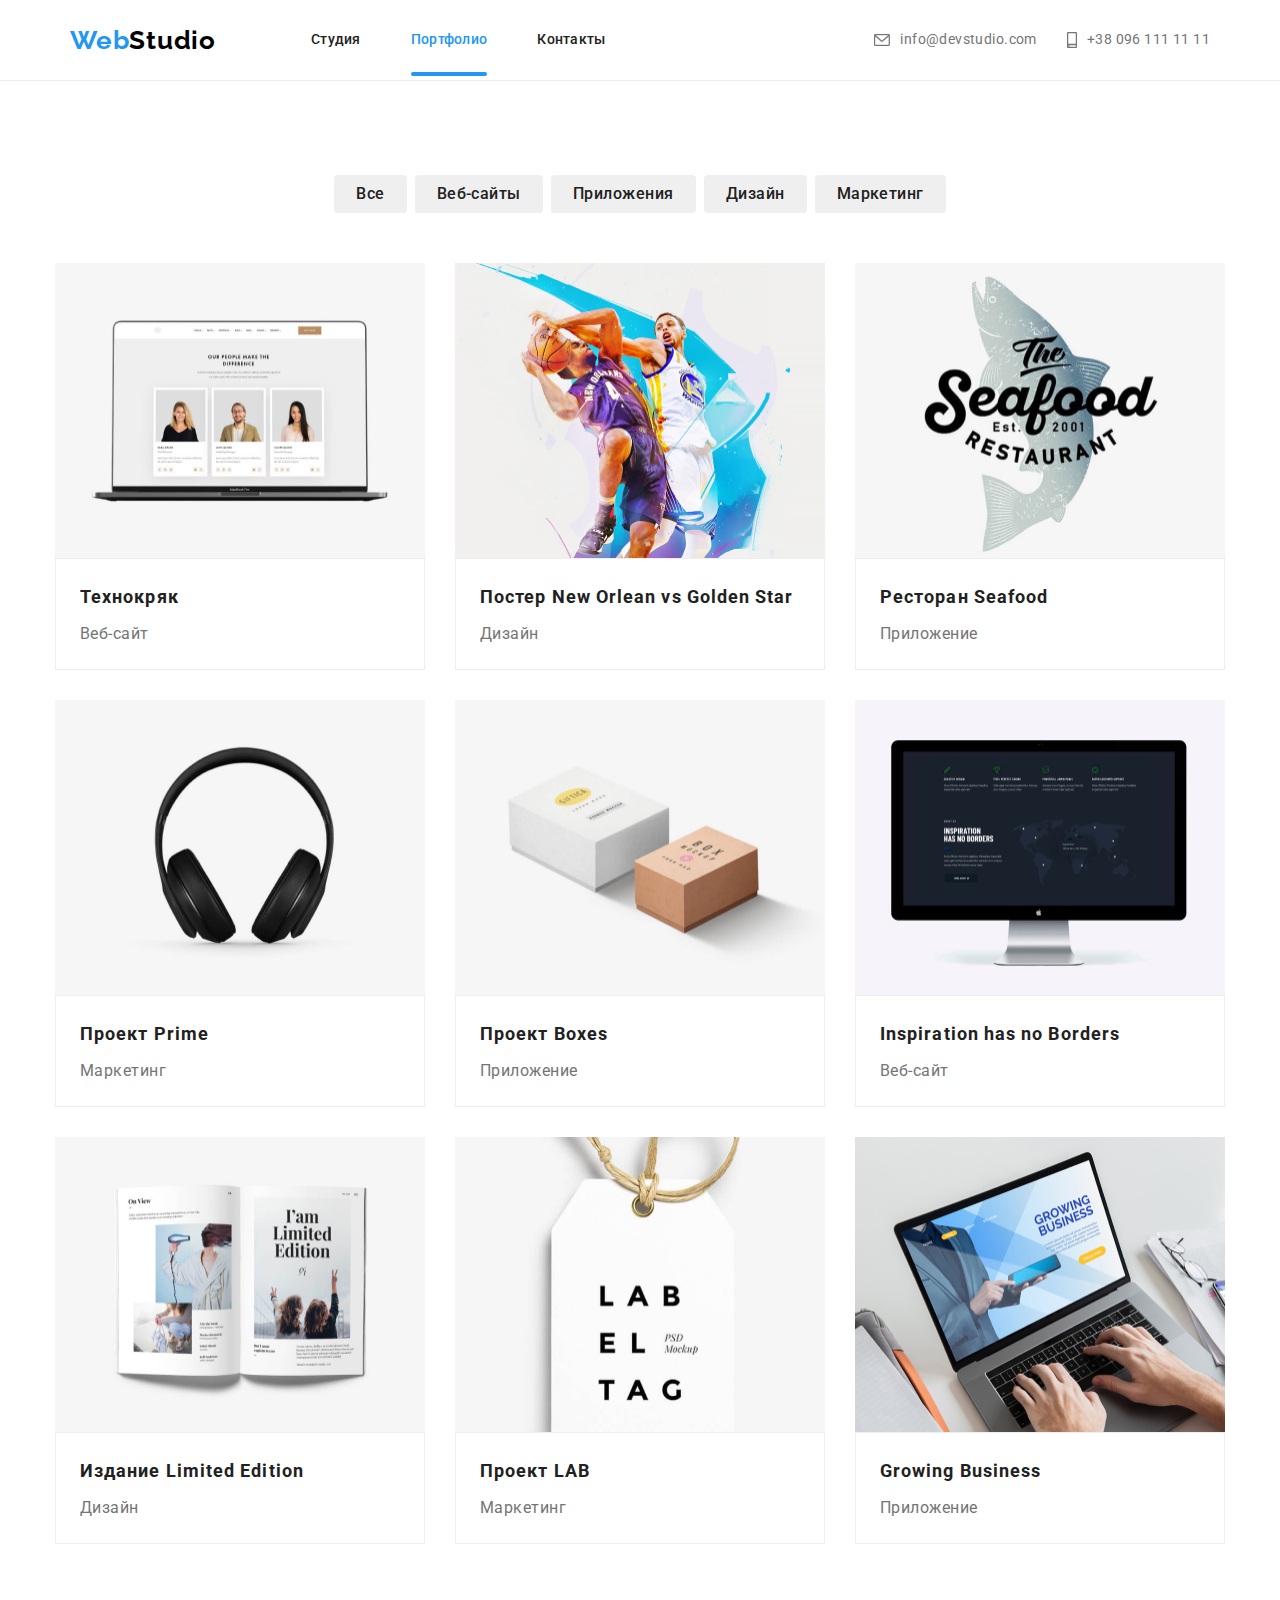
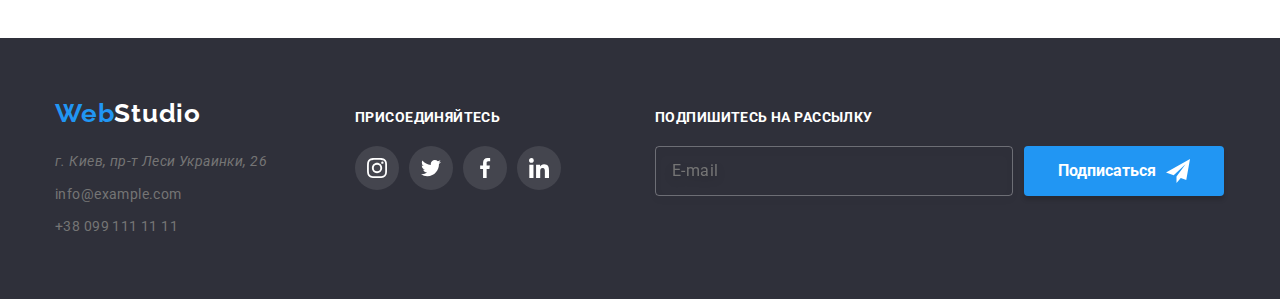
==== portfolio.html @ 50e5a201 "Initial commit" ====
<!DOCTYPE html>
<html lang="en">

<head>
    <meta charset="UTF-8">
    <meta http-equiv="X-UA-Compatible" content="IE=edge">
    <meta name="viewport" content="width=device-width, initial-scale=1.0">
    <title>Document</title>
    <link rel="preconnect" href="https://fonts.gstatic.com">
    <link href="https://fonts.googleapis.com/css2?family=Raleway:wght@700&family=Roboto:wght@400;500;700;900&display=swap"
        rel="stylesheet">
    <link rel="stylesheet" href="https://cdnjs.cloudflare.com/ajax/libs/modern-normalize/1.0.0/modern-normalize.min.css">
    <link rel="stylesheet" href="./css/styles.css">
</head>

<body>
    <header class="page-header">
        <div class="container main-nav">
                <nav class="navigation">
                    <a class="link-page" href="./index.html">
                        <span class="accent">Web</span>Studio
                    </a>
                    <ul class="site-nav list">
                        <li class="site-nav-item"><a href="./index.html" class="link">Студия</a></li>
                        <li class="site-nav-item"><a href="./portfolio.html" class="link current">Портфолио</a></li>
                        <li class="site-nav-item"><a href="" class="link">Контакты</a></li>
                    </ul>
                </nav>
            <ul class="site-contacts list">
                <li class="header-item">
                    <a class="link" href="mailto:info@example.com">
                        <svg class="icon-svg" width="16px" height="12px">
                            <use href="./images/icons.svg#icon-envelope"></use>
                        </svg>
                        info@devstudio.com</a>
                </li>
                <li class="header-item">
                    <a class="link" href="tell:+380991111111">
                        <svg class="icon-svg" width="10px" height="16px">
                            <use href="./images/icons.svg#icon-smartphone"></use>
                        </svg>
                        +38 096 111 11 11</a>
                </li>
            </ul>
        </div>
    </header>
    <main>
        
    <section class="site-options section">
        <div class="container">
            <h1 class="ghost">Услуги и набор приложений</h1>
            <div class="conteiner-menu">
                <ul class="options list">
                    <li class="options-item"><button class="secondary-button" type="button">Все</button></li>
                    <li class="options-item"><button class="secondary-button" type="button">Веб-сайты</button></li>
                    <li class="options-item"><button class="secondary-button" type="button">Приложения</button></li>
                    <li class="options-item"><button class="secondary-button" type="button">Дизайн</button></li>
                    <li class="options-item"><button class="secondary-button" type="button">Маркетинг</button></li>
                </ul>
            </div>
        </div>
        <div class="container">
            <ul class="portfolio-items grid">
                <li class="grid-items">
                    <div class="overlay-thumb">
                        <img src="./images/texno.jpg" width="370" height="295" alt="">
                        <div class="overlay-content">
                            <p class="overlay-text">Технокряк это современная площадка распространения коронавируса. Компании используют эту
                                платформу для цифрового
                                шпионажа и атак на защищённые сервера конкурентов.
                            </p>
                        </div>
                    </div>
                    <div class="card-content">
                        <h2 class="card-heading">Технокряк</h2>
                        <p class="card-text">Веб-сайт</p>
                    </div>
                </li>
                <li class="grid-items">
                    <div class="overlay-thumb">
                        <img src="./images/neworlean.jpg" width="370" height="295" alt="">
                        <div class="overlay-content">
                            <p class="overlay-text">Технокряк это современная площадка распространения коронавируса. Компании используют эту
                                платформу для цифрового
                                шпионажа и атак на защищённые сервера конкурентов.
                            </p>
                        </div>
                    </div>
                    <div class="card-content">
                        <h2 class="card-heading">Постер New Orlean vs Golden Star</h2>
                        <p class="card-text">Дизайн</p>
                    </div>
                </li>
                <li class="grid-items">
                    <div class="overlay-thumb">
                        <img src="./images/seafood.jpg" width="370" height="295" alt="">
                        <div class="overlay-content">
                            <p class="overlay-text">Технокряк это современная площадка распространения коронавируса. Компании используют эту
                                платформу для цифрового
                                шпионажа и атак на защищённые сервера конкурентов.
                            </p>
                        </div>
                    </div>
                    <div class="card-content">
                        <h2 class="card-heading">Ресторан Seafood</h2>
                        <p class="card-text">Приложение</p>
                    </div>
                </li>
                <li class="grid-items">
                    <div class="overlay-thumb">
                        <img src="./images/prime.jpg" width="370" height="295" alt="">
                        <div class="overlay-content">
                            <p class="overlay-text">Технокряк это современная площадка распространения коронавируса. Компании используют эту
                                платформу для цифрового
                                шпионажа и атак на защищённые сервера конкурентов.
                            </p>
                        </div>
                    </div>
                    <div class="card-content">
                        <h2 class="card-heading">Проект Prime</h2>
                        <p class="card-text">Маркетинг</p>
                    </div>
                </li>
                <li class="grid-items">
                    <div class="overlay-thumb">
                        <img src="./images/boxes.jpg" width="370" height="295" alt="">
                        <div class="overlay-content">
                            <p class="overlay-text">Технокряк это современная площадка распространения коронавируса. Компании используют эту
                                платформу для цифрового
                                шпионажа и атак на защищённые сервера конкурентов.
                            </p>
                        </div>
                    </div>
                    <div class="card-content">
                        <h2 class="card-heading">Проект Boxes</h2>
                        <p class="card-text">Приложение</p>
                    </div>
                </li>
                <li class="grid-items">
                    <div class="overlay-thumb">
                        <img src="./images/borders.jpg" width="370" height="295" alt="">
                        <div class="overlay-content">
                            <p class="overlay-text">Технокряк это современная площадка распространения коронавируса. Компании используют эту
                                платформу для цифрового
                                шпионажа и атак на защищённые сервера конкурентов.
                            </p>
                        </div>
                    </div>
                    <div class="card-content">
                        <h2 class="card-heading">Inspiration has no Borders</h2>
                        <p class="card-text">Веб-сайт</p>
                    </div>
                </li>
                <li class="grid-items">
                    <div class="overlay-thumb">
                        <img src="./images/limited.jpg" width="370" height="295" alt="">
                        <div class="overlay-content">
                            <p class="overlay-text">Технокряк это современная площадка распространения коронавируса. Компании используют эту
                                платформу для цифрового
                                шпионажа и атак на защищённые сервера конкурентов.
                            </p>
                        </div>
                    </div>
                    <div class="card-content">
                        <h2 class="card-heading">Издание Limited Edition</h2>
                        <p class="card-text">Дизайн</p>
                    </div>
                </li>
                <li class="grid-items">
                    <div class="overlay-thumb">
                        <img src="./images/lab.jpg" width="370" height="295" alt="">
                        <div class="overlay-content">
                            <p class="overlay-text">Технокряк это современная площадка распространения коронавируса. Компании используют эту
                                платформу для цифрового
                                шпионажа и атак на защищённые сервера конкурентов.
                            </p>
                        </div>
                    </div>
                    <div class="card-content">
                        <h2 class="card-heading">Проект LAB</h2>
                        <p class="card-text">Маркетинг</p>
                    </div>
                </li>
                <li class="grid-items">
                    <div class="overlay-thumb">
                        <img src="./images/business.jpg" width="370" height="295" alt="">
                        <div class="overlay-content">
                            <p class="overlay-text">Технокряк это современная площадка распространения коронавируса. Компании используют эту
                                платформу для цифрового
                                шпионажа и атак на защищённые сервера конкурентов.
                            </p>
                        </div>
                    </div>
                    <div class="card-content">
                        <h2 class="card-heading">Growing Business</h2>
                        <p class="card-text">Приложение</p>
                    </div>
                </li>
            </ul>
        </div>
    </section>
    </main>
    <footer class="footer">
        <div class="container">
            <ul class="card-set">
                <div class="first-container positive">
                    <div class="footer-container">
                        <a href="WebStudio" class="footer-link"><span class="accent">Web</span>Studio</a>
                    </div>
    
                    <address class="address">г. Киев, пр-т Леси Украинки, 26</address>
                    <ul class="site-contacts list">
                        <li class="contacts-item"><a href="mailto:info@example.com" class="link">info@example.com</a></li>
                        <li class="contacts-item"><a href="tell:+380991111111" class="link">+38 099 111 11 11</a></li>
                    </ul>
                </div>
                <div class="appeal positive">
                    <h6 class="appeal-text">присоединяйтесь</h6>
                    <ul class="list social-icons">
                        <li class="social-icons-item">
                            <a href="" class="social-icons-link" target="_blank" rel="noopener noreferrer">
                                <svg class="icon">
                                    <use href="./images/icons.svg#icon-instagram"></use>
                                </svg>
                            </a>
                        </li>
                        <li class="social-icons-item">
                            <a href="" class="social-icons-link" target="_blank" rel="noopener noreferrer">
                                <svg class="icon">
                                    <use href="./images/icons.svg#icon-twitter"></use>
                                </svg>
                            </a>
                        </li>
                        <li class="social-icons-item">
                            <a href="" class="social-icons-link" target="_blank" rel="noopener noreferrer">
                                <svg class="icon">
                                    <use href="./images/icons.svg#icon-facebook"></use>
                                </svg>
                            </a>
                        </li>
                        <li class="social-icons-item">
                            <a href="" class="social-icons-link" target="_blank" rel="noopener noreferrer">
                                <svg class="icon">
                                    <use href="./images/icons.svg#icon-linkedin"></use>
                                </svg>
                            </a>
                        </li>
                    </ul>
                </div>
                <div class="mailing positive">
                    <h6 class="appeal-text">Подпишитесь на рассылку</h6>
                    <form class="footer-form">
                        <input class="footer-field" type="text" name="E-mail" placeholder="E-mail">
                        <button class="button" type="submit">Подписаться
                            <svg class="subscribe">
                                <use href="./images/icons.svg#icon-icon-send"></use>
                            </svg>
                        </button>
                    </form>
                </div>
            </ul>
        </div>
    </footer>
</body>

</html>
---- css/styles.css ----
:root {
  --primary-text-color: #757575;
  --title-text-color: #212121;
  --accent-color: #2196f3;
  --primary-white-color: #ffffff;
  --secondary-bg-color: #f5f4fa;
  --dark-bg-color: #2f303a;

  --title-font: 'Roboto', sans-serif;
}

body {
  font-family: 'Roboto', sans-serif;
  font-style: normal;
  font-size: 14px;
  line-height: 1.71;
  letter-spacing: 0.03em;
  background-color: var(--primary-white-color);
  color: var(--primary-text-color);
}

ul {
  list-style: none;
}

h1,
h2,
h3,
h4,
h5,
h6,
p {
  margin-top: 0;
  margin-bottom: 0;
}

img {
  display: block;
  max-width: 100%;
}

.section {
  padding-top: 94px;
  padding-bottom: 94px;
}

/* Утилиты */
.list,
.portfolio-items {
  padding: 0;
  margin: 0;
}

.link {
  display: flex;
  align-items: center;
  text-decoration: none;
}

.container {
  margin-left: auto;
  margin-right: auto;
  width: 1200px;
  padding-left: 15px;
  padding-right: 15px;
}

.page-header {
  border-bottom: solid 1px #ececec;
}

.link-page {
  text-decoration: none;
  font-family: Raleway;
  font-weight: 700;
  font-size: 26px;
  line-height: 31px;
  letter-spacing: 0.03em;
  color: #000000;
}

.accent {
  color: var(--accent-color);
}

.main-nav {
  display: flex;
  width: 1170px;
  min-height: 80px;
  align-items: center;
  justify-content: space-between;
}

.navigation {
  display: flex;
  align-items: center;
}

.link-page {
  margin-right: 95px;
}

.site-nav {
  display: flex;
}

.site-nav .site-nav-item:not(:last-child) {
  margin-right: 50px;
}

.site-nav .link {
  font-weight: 500;
  font-size: 14px;
  line-height: 1.14;
  letter-spacing: 0.02em;
  color: var(--title-text-color);
}

.site-nav .link.current {
  position: relative;
}

.site-nav .link.current::after {
  content: '';
  position: absolute;
  bottom: -28px;
  left: 0;
  width: 100%;
  height: 4px;
  background-color: var(--accent-color);
  border-radius: 2px;
}

.site-nav .link:hover,
.site-nav .link:focus {
  color: var(--accent-color);

  transition: 250ms cubic-bezier(0.4, 0, 0.2, 1);
  opacity: 250ms cubic-bezier(0.4, 0, 0.2, 1);
}

.site-nav .link.current {
  color: var(--accent-color);
}

.main-nav .site-contacts {
  display: inline-flex;
}

.site-contacts .link:hover,
.site-contacts .link:focus {
  color: var(--accent-color);

  transition: 250ms cubic-bezier(0.4, 0, 0.2, 1);
  opacity: 250ms cubic-bezier(0.4, 0, 0.2, 1);
}

.site-contacts .link {
  color: inherit;
}

.link .icon-svg {
  display: inline-flex;
  margin-right: 10px;
  stroke: var(--primary-text-color);
}

.link:hover .icon-svg,
.link:focus .icon-svg {
  stroke: var(--accent-color);
}

.header-item {
  display: inline-flex;
}

.header-item:not(:last-child) {
  margin-right: 30px;
}

.hero {
  display: flex;
  justify-content: center;
  align-items: center;
  margin-bottom: 0;
  text-align: center;

  max-width: 1600px;
  height: 600px;
  margin-left: auto;
  margin-right: auto;
  background: #c4c4c4;
  background-image: linear-gradient(
      to right,
      rgba(47, 48, 58, 0.4),
      rgba(47, 48, 58, 0.4)
    ),
    url('../images/hero.jpg');
}

.hero-content {
  max-width: 700px;
}

.hero-title {
  margin-top: 0;
  margin-bottom: 30px;

  font-family: var(--title-font);
  font-weight: 900;
  font-size: 44px;
  line-height: 1.36;
  letter-spacing: 0.06em;
  text-transform: uppercase;
  color: var(--primary-white-color);
}

.recommendation-list {
  display: flex;
  width: 1170px;
  justify-content: space-between;
}

.icon-antenna {
  display: inline-flex;
  align-items: center;
  justify-content: center;
  margin-bottom: 30px;
  width: 270px;
  height: 120px;
  background-color: var(--secondary-bg-color);
}

.icon-antenna .icon {
  width: 70px;
  height: 70px;
}

.first-item {
  display: flex;
  width: 270px;
}

.section-title {
  margin-bottom: 10px;

  font-family: var(--title-font);
  font-weight: 700;
  font-size: 14px;
  line-height: 1.14;
  letter-spacing: 0.03em;
  text-transform: uppercase;
  color: var(--title-text-color);
}

.fhoto {
  padding-top: 0;
}

.fhoto-list {
  display: flex;
}

.fhoto-item {
  position: relative;
}

.about {
  position: absolute;
  bottom: 0;
  width: 100%;
  padding: 27px 82px 27px 83px;

  font-weight: 700;
  font-size: 14px;
  line-height: 1.14;
  text-align: center;
  letter-spacing: 0.03em;
  text-transform: uppercase;

  color: #ffffff;
  background-color: rgba(47, 48, 58, 0.8);
}

.fhoto-list .fhoto-item:not(:last-child) {
  margin-right: 30px;
}

.team-fhoto {
  background-color: var(--secondary-bg-color);
}

.fhoto-title {
  text-align: center;
  margin-bottom: 50px;

  font-family: Roboto;
  font-weight: 700;
  font-size: 36px;
  line-height: 1.16;
  letter-spacing: 0.03em;
  color: var(--title-text-color);
}

.team {
  display: flex;
}

.team > .item {
  box-shadow: 0px 1px 3px rgba(0, 0, 0, 0.12), 0px 1px 1px rgba(0, 0, 0, 0.14),
    0px 2px 1px rgba(0, 0, 0, 0.2);
  border-radius: 0px 0px 4px 4px;
  background-color: #ffffff;
}

.team .item:not(:last-child) {
  margin-right: 30px;
}

.card-thumb {
  margin-bottom: 30px;
}

.name-title {
  text-align: center;
  margin-bottom: 10px;

  font-weight: 500;
  font-size: 16px;
  line-height: 1.18;
  letter-spacing: 0.03em;
  color: var(--title-text-color);
}

.text {
  text-align: center;
  margin-bottom: 16px;

  font-weight: 400;
  font-size: 16px;
  line-height: 1.18;
  letter-spacing: 0.03em;
  color: var(--primary-text-color);
}

.social-icons {
  display: flex;
  justify-content: center;
  margin-bottom: 30px;
}

.social-icons-link {
  display: flex;
  justify-content: center;
  align-items: center;
  width: 44px;
  height: 44px;
  border-radius: 50%;

  background: rgba(255, 255, 255, 0.1);
}

.social-icons-link:hover,
.social-icons-link:focus {
  background-color: var(--accent-color);

  transition: 250ms cubic-bezier(0.4, 0, 0.2, 1);
  opacity: 250ms cubic-bezier(0.4, 0, 0.2, 1);
}

.social-icons-item:not(:last-child) {
  margin-right: 10px;
}

.social-icons .icon {
  width: 20px;
  height: 20px;
  fill: #afb1b8;
}

.social-icons-link:hover .icon {
  fill: #ffffff;
}

.social-icons-link:focus {
  fill: var(--accent-color);
}

.button {
  font-family: Roboto;
  font-weight: 700;
  font-size: 16px;
  line-height: 1.87;
  display: inline-block;
  border-radius: 4px;
  padding: 10px 32px;
  color: var(--primary-white-color);
  background-color: var(--accent-color);
  cursor: pointer;
  border: none;
}

.secondary-button {
  font-family: Roboto;
  font-weight: 500;
  font-size: 16px;
  line-height: 1.62;
  letter-spacing: 0.03em;
  border-radius: 4px;
  padding: 6px 22px;
  color: var(--title-text-color);
  cursor: pointer;
  border: none;
}

.secondary-button:hover,
.secondary-button:focus {
  color: var(--primary-white-color);
  background-color: var(--accent-color);
  box-shadow: 0px 3px 1px rgba(0, 0, 0, 0.1), 0px 1px 2px rgba(0, 0, 0, 0.08),
    0px 2px 2px rgba(0, 0, 0, 0.12);

  transition: 250ms cubic-bezier(0.4, 0, 0.2, 1);
  opacity: 250ms cubic-bezier(0.4, 0, 0.2, 1);
}

.logo-text {
  margin-bottom: 50px;

  font-family: var(--title-font);
  font-style: normal;
  font-weight: 700;
  font-size: 36px;
  line-height: 1.16;
  text-align: center;
  letter-spacing: 0.03em;

  color: #212121;
}

.logo-list {
  display: inline-flex;
}

.logo-item:not(:last-child) {
  margin-right: 30px;
}

.logo-item-link {
  display: flex;
  justify-content: center;
  align-items: center;
  width: 170px;
  height: 90px;
  box-sizing: border-box;
  border: 1px solid currentColor;
  border-radius: 4px;
  color: #afb1b8;
}

.logo-item-link:hover {
  color: var(--accent-color);

  transition: 250ms cubic-bezier(0.4, 0, 0.2, 1);
  opacity: 250ms cubic-bezier(0.4, 0, 0.2, 1);
}

.logo-item:hover .icon,
.logo-item-link:focus .icon {
  fill: var(--accent-color);

  transition: 250ms cubic-bezier(0.4, 0, 0.2, 1);
  opacity: 250ms cubic-bezier(0.4, 0, 0.2, 1);
}

.logo-item .icon {
  display: inline-flex;
  justify-content: center;
  align-items: center;

  fill: #afb1b8;
}

.footer {
  padding: 60px 0;
  background-color: var(--dark-bg-color);
}

.appeal > .social-icons {
  margin-bottom: 0;
  justify-content: flex-start;
}

.appeal > .social-icons .icon {
  fill: #ffffff;
}

.appeal-text {
  margin-bottom: 20px;

  font-weight: 700;
  font-size: 14px;
  line-height: 1.14;
  letter-spacing: 0.03em;
  text-transform: uppercase;

  color: #ffffff;
}

.card-set {
  justify-content: space-between;
  padding: 0;
  margin: 0;
  display: flex;
  flex-wrap: wrap;
}

.first-container {
  width: 25%;
}

.appeal {
  margin-top: 12px;
  width: 25%;
}

.mailing {
  display: inline-block;
  margin-top: 12px;
  width: 25%;
}

.footer-field {
  font-weight: 400;
  font-size: 16px;
  line-height: 1.25;
  align-items: center;
  letter-spacing: 0.03em;

  color: rgba(255, 255, 255, 0.6);

  width: 358px;
  height: 50px;
  padding-left: 16px;

  background-color: transparent;
  border: 1px solid rgba(255, 255, 255, 0.3);
  box-sizing: border-box;
  filter: drop-shadow(0px 4px 4px rgba(0, 0, 0, 0.15));
  border-radius: 4px;
}

.mailing .button {
  display: inline-flex;
  align-items: center;
  justify-content: center;
  padding: 0;
  width: 200px;
  height: 50px;
  margin-left: 8px;

  box-shadow: 0px 4px 4px rgba(0, 0, 0, 0.15);
}

.subscribe {
  margin-left: 10px;
  width: 24px;
  height: 24px;
}

.positive {
  flex-basis: calc((50% - 45px) / 2);
}

.positive:last-child {
  flex-basis: calc(50% - 15px);
}

.footer-container {
  margin-bottom: 20px;
}

.footer-link {
  text-decoration: none;
  font-family: Raleway;
  font-weight: 700;
  font-size: 26px;
  line-height: 31px;
  letter-spacing: 0.03em;
  color: #ffffff;
}

.address {
  margin-bottom: 9px;
}

.contacts-item:not(:last-child) {
  margin-bottom: 9px;
}

.site-options .conteiner-menu {
  text-align: center;
}

.ghost {
  display: none;
}

.options {
  display: inline-flex;
  margin-bottom: 50px;
}

.options-item:not(:last-child) {
  margin-right: 8px;
}

.card-content {
  padding: 20px 24px;
}

.card-heading {
  margin-bottom: 4px;

  font-weight: 700;
  font-size: 18px;
  line-height: 2;
  letter-spacing: 0.06em;
  color: var(--title-text-color);
}

.card-text {
  font-weight: 400;
  font-size: 16px;
  line-height: 1.87;
  letter-spacing: 0.03em;
  color: var(--primary-text-color);
}

.overlay-thumb {
  position: relative;
  overflow: hidden;
}

.overlay-content {
  position: absolute;
  top: 0;
  left: 0;
  display: flex;
  align-items: center;
  width: 100%;
  height: 100%;
  opacity: 0;

  transform: translateY(100%);
  transition: transform 250ms cubic-bezier(0.4, 0, 0.2, 1);
  opacity: 250ms cubic-bezier(0.4, 0, 0.2, 1);
}

.overlay-text {
  font-weight: 400;
  font-size: 18px;
  line-height: 1.56;
  letter-spacing: 0.03em;
  padding: 24px;

  color: #ffffff;
}

.grid {
  display: flex;
  flex-wrap: wrap;
  margin-left: -30px;
  margin-top: -30px;
}

.grid-items {
  flex-basis: calc((100% - 30px * 3) / 3);
  margin-left: 30px;
  margin-top: 30px;
}

.grid-items:hover .overlay-content {
  opacity: 1;
  transform: translateY(0);
  background-color: rgba(33, 150, 243, 0.9);
}

.grid-items:hover {
  box-shadow: 0px 1px 1px rgba(0, 0, 0, 0.12), 0px 4px 4px rgba(0, 0, 0, 0.06),
    1px 4px 6px rgba(0, 0, 0, 0.16);
  cursor: pointer;
}

.card-content {
  border: solid 1px #eeeeee;
}

.backdrop {
  position: fixed;
  top: 0;
  left: 0;
  width: 100%;
  height: 100%;
  background-color: rgba(0, 0, 0, 0.2);
  opacity: 1;
  transition: opacity 400ms;
}

.backdrop.is-hidden {
  opacity: 0;
  visibility: hidden;
  pointer-events: none;
}

.is-hidden .modal {
  transform: translate(0, -100%) scale(0.2);
}

.modal {
  position: absolute;
  top: 50%;
  left: 50%;
  transform: translate(-50%, -50%) scale(1);
  width: 100%;
  max-width: 528px;
  min-height: 581px;
  background-color: #ffffff;
  box-shadow: 0px 1px 3px rgba(0, 0, 0, 0.12), 0px 1px 1px rgba(0, 0, 0, 0.14),
    0px 2px 1px rgba(0, 0, 0, 0.2);
  border-radius: 4px;
  transition: transform 500ms;
}

.modal-title {
  margin-top: 40px;
  margin-right: 40px;
  margin-left: 40px;
  margin-bottom: 12px;

  font-weight: 700;
  font-size: 20px;
  line-height: 1.15;
  text-align: center;
  letter-spacing: 0.03em;

  color: #212121;
}

.modal .icon {
  stroke: var(--title-text-color);
}

.form {
  padding-left: 40px;
  padding-right: 40px;
}

.modal .form-field:focus + .icon {
  fill: var(--accent-color);
}

.form-field-label {
  position: relative;
}

.form-field-label .icon {
  position: absolute;
  left: 15px;
  top: 34px;
}

.indicate {
  font-weight: 400;
  font-size: 12px;
  line-height: 1.16;
  letter-spacing: 0.01em;

  color: #757575;
}

.form-field {
  width: 448px;
  height: 40px;
  padding-left: 42px;
  margin-bottom: 10px;
  border: 1px solid rgba(33, 33, 33, 0.2);
  box-sizing: border-box;
  border-radius: 4px;
  cursor: pointer;
}

.form-field::placeholder {
  font-weight: 400;
  font-size: 12px;
  line-height: 1.16;
  letter-spacing: 0.01em;

  color: rgba(117, 117, 117, 0.5);
}

.form-field:focus {
  outline: none;
  border: 1px solid var(--accent-color);
  box-sizing: border-box;
  border-radius: 4px;
}

.form-message {
  height: 120px;
  padding-left: 16px;
  padding-top: 12px;
  margin-bottom: 20px;
  resize: none;
}

.checkbox {
  -webkit-appearance: none;
  appearance: none;

  position: absolute;
}

.checkbox-icon {
  display: inline-block;
  width: 16px;
  height: 15px;
  margin-right: 7px;

  border: 2px solid var(--title-text-color);
  border-radius: 2px;
}

.checkbox:checked + .checkbox-icon {
  border-color: var(--accent-color);
  background-color: var(--accent-color);
  background-image: url('../images/check.svg');
  background-size: contain;
  background-origin: border-box;
}

.consent {
  display: inline-flex;
  align-items: center;
  padding-left: 13px;
  padding-bottom: 30px;
}

.consent-link {
  color: var(--accent-color);
}

.modal .button {
  width: 200px;
  height: 50px;
  margin-left: 124px;
  margin-bottom: 40px;

  box-shadow: 0px 4px 4px rgba(0, 0, 0, 0.15);
}

.btn-close {
  position: absolute;
  top: 8px;
  right: 8px;
  display: flex;
  justify-content: center;
  align-items: center;
  width: 30px;
  height: 30px;
  border: none;
  border-radius: 50%;
  cursor: pointer;
  border: 1px solid rgba(0, 0, 0, 0.1);
  background-color: #ffffff;
}
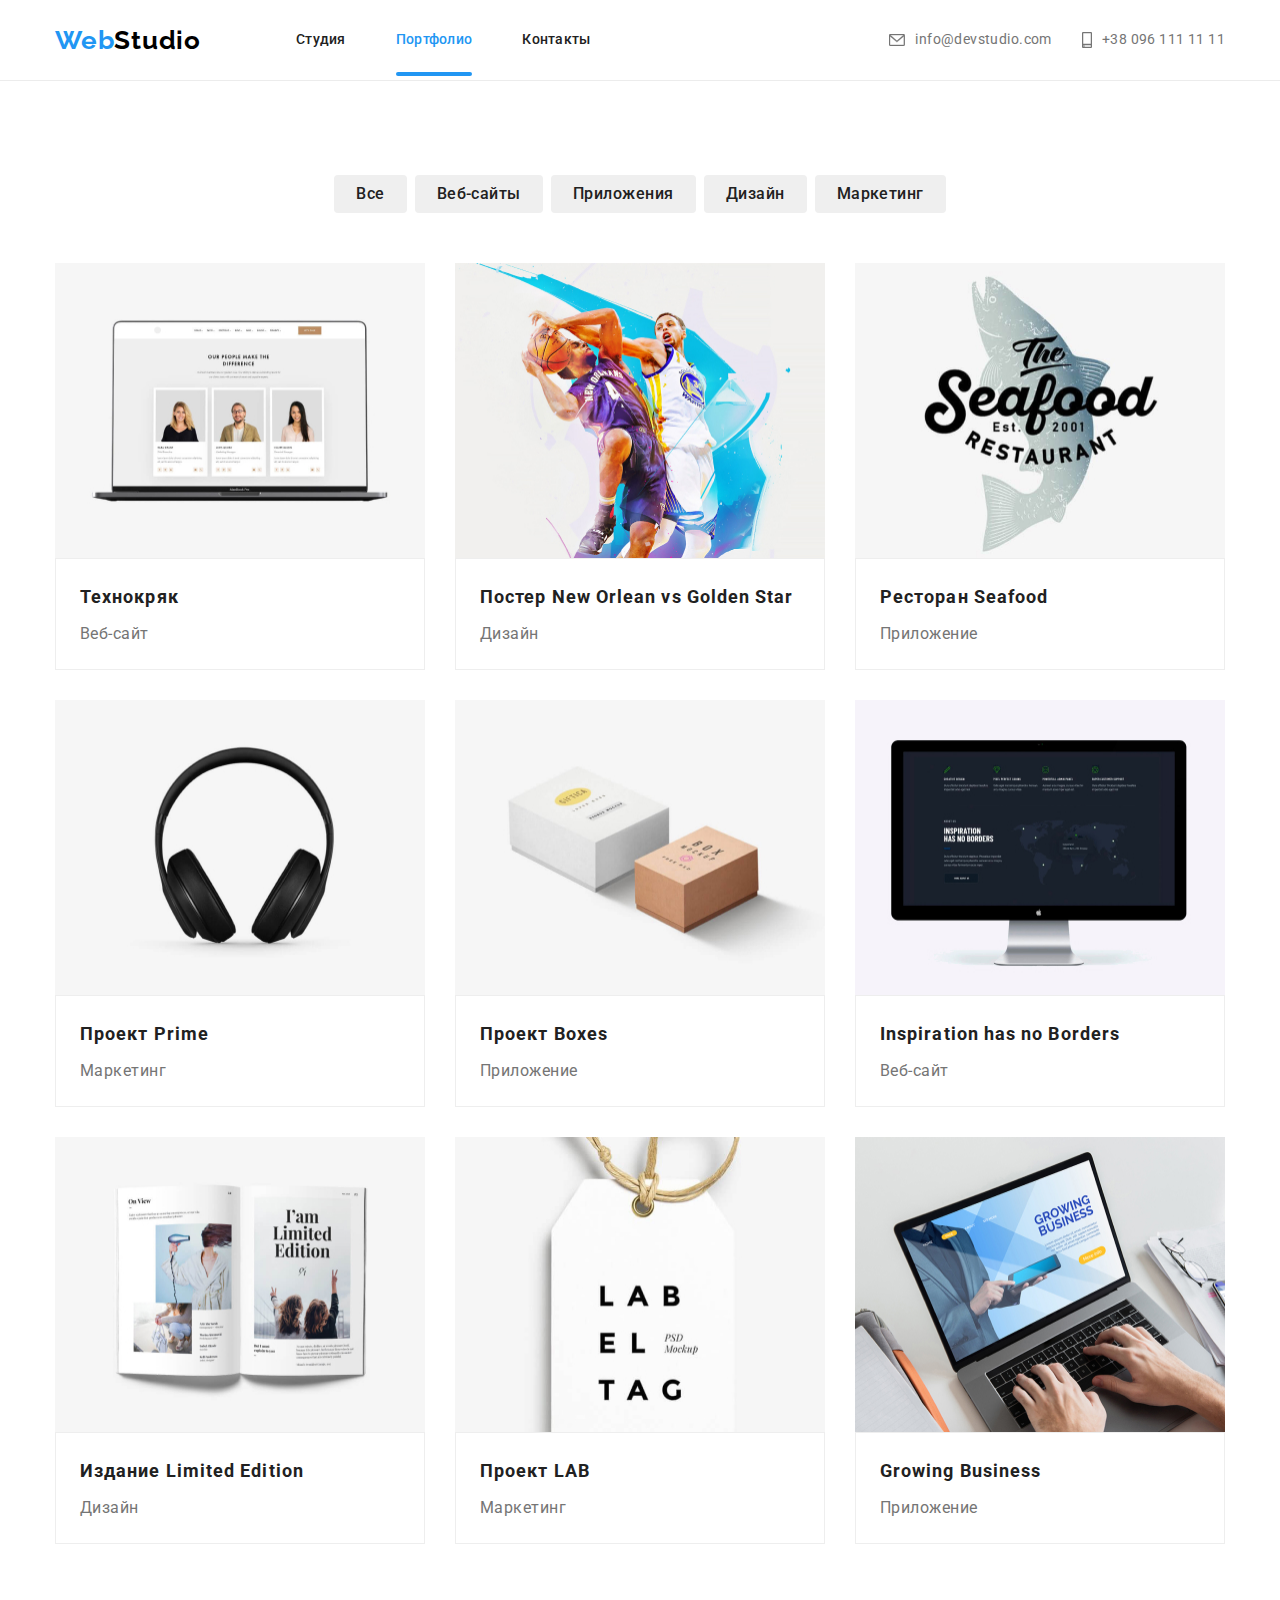
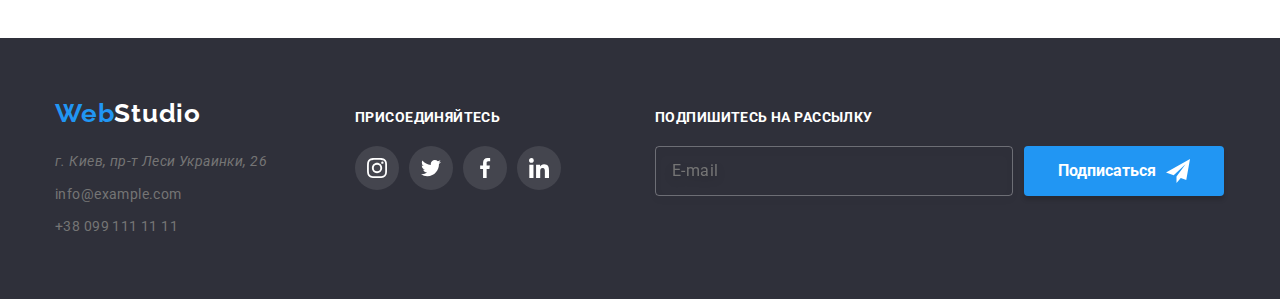
==== commit 15c702ae: "готовая дз7" ====
--- a/portfolio.html
+++ b/portfolio.html
@@ -15,41 +15,42 @@
 
 <body>
     <header class="page-header">
-        <div class="container main-nav">
-                <nav class="navigation">
-                    <a class="link-page" href="./index.html">
-                        <span class="accent">Web</span>Studio
-                    </a>
-                    <ul class="site-nav list">
-                        <li class="site-nav-item"><a href="./index.html" class="link">Студия</a></li>
-                        <li class="site-nav-item"><a href="./portfolio.html" class="link current">Портфолио</a></li>
-                        <li class="site-nav-item"><a href="" class="link">Контакты</a></li>
-                    </ul>
-                </nav>
-            <ul class="site-contacts list">
-                <li class="header-item">
-                    <a class="link" href="mailto:info@example.com">
+        <div class="container main-nav ">
+            <nav class="navigation">
+            <a class="link-page page-header__link-page" href="./index.html">
+                <span class="accent">Web</span>Studio
+            </a>
+                <ul class="site-nav list">
+                    <li class="site-nav__item site-nav__site-nav__item"><a href="./index.html" class="link site-nav__link">Студия</a></li>
+                    <li class="site-nav__item site-nav__site-nav__item"><a href="./portfolio.html" class="link site-nav__link site-nav__link--current">Портфолио</a></li>
+                    <li class="site-nav__item site-nav__site-nav__item"><a href="" class="link site-nav__link">Контакты</a></li>
+                </ul>
+            </nav>
+                <ul class="list site-contacts main-nav__site-contacts">
+                    <li class="header-item">
+                        <a class="link site-contacts__link" href="mailto:info@example.com" >
                         <svg class="icon-svg" width="16px" height="12px">
                             <use href="./images/icons.svg#icon-envelope"></use>
                         </svg>
                         info@devstudio.com</a>
-                </li>
-                <li class="header-item">
-                    <a class="link" href="tell:+380991111111">
+                    </li>
+                    <li class="header-item">
+                        <a class="link site-contacts__link" href="tell:+380991111111" >
                         <svg class="icon-svg" width="10px" height="16px">
                             <use href="./images/icons.svg#icon-smartphone"></use>
                         </svg>
                         +38 096 111 11 11</a>
-                </li>
-            </ul>
+                    </li>
+                </ul>
         </div>
     </header>
+
     <main>
         
     <section class="site-options section">
         <div class="container">
             <h1 class="ghost">Услуги и набор приложений</h1>
-            <div class="conteiner-menu">
+            <div class="conteiner-menu site-options__conteiner-menu">
                 <ul class="options list">
                     <li class="options-item"><button class="secondary-button" type="button">Все</button></li>
                     <li class="options-item"><button class="secondary-button" type="button">Веб-сайты</button></li>
@@ -210,37 +211,37 @@
     
                     <address class="address">г. Киев, пр-т Леси Украинки, 26</address>
                     <ul class="site-contacts list">
-                        <li class="contacts-item"><a href="mailto:info@example.com" class="link">info@example.com</a></li>
-                        <li class="contacts-item"><a href="tell:+380991111111" class="link">+38 099 111 11 11</a></li>
+                        <li class="contacts-item"><a href="mailto:info@example.com" class="link site-contacts__link">info@example.com</a></li>
+                        <li class="contacts-item"><a href="tell:+380991111111" class="link site-contacts__link">+38 099 111 11 11</a></li>
                     </ul>
                 </div>
                 <div class="appeal positive">
                     <h6 class="appeal-text">присоединяйтесь</h6>
-                    <ul class="list social-icons">
-                        <li class="social-icons-item">
-                            <a href="" class="social-icons-link" target="_blank" rel="noopener noreferrer">
-                                <svg class="icon">
+                    <ul class="list social-icons appeal__social-icons">
+                        <li class="social-icons__item">
+                            <a href="" class="social-icons-link" target="_blank" rel="noopener noreferrer">
+                                <svg class="icon social-icons__icon appeal__social-icons__icon">
                                     <use href="./images/icons.svg#icon-instagram"></use>
                                 </svg>
                             </a>
                         </li>
-                        <li class="social-icons-item">
-                            <a href="" class="social-icons-link" target="_blank" rel="noopener noreferrer">
-                                <svg class="icon">
+                        <li class="social-icons__item">
+                            <a href="" class="social-icons-link" target="_blank" rel="noopener noreferrer">
+                                <svg class="icon social-icons__icon appeal__social-icons__icon">
                                     <use href="./images/icons.svg#icon-twitter"></use>
                                 </svg>
                             </a>
                         </li>
-                        <li class="social-icons-item">
-                            <a href="" class="social-icons-link" target="_blank" rel="noopener noreferrer">
-                                <svg class="icon">
+                        <li class="social-icons__item">
+                            <a href="" class="social-icons-link" target="_blank" rel="noopener noreferrer">
+                                <svg class="icon social-icons__icon appeal__social-icons__icon">
                                     <use href="./images/icons.svg#icon-facebook"></use>
                                 </svg>
                             </a>
                         </li>
-                        <li class="social-icons-item">
-                            <a href="" class="social-icons-link" target="_blank" rel="noopener noreferrer">
-                                <svg class="icon">
+                        <li class="social-icons__item">
+                            <a href="" class="social-icons-link" target="_blank" rel="noopener noreferrer">
+                                <svg class="icon social-icons__icon appeal__social-icons__icon">
                                     <use href="./images/icons.svg#icon-linkedin"></use>
                                 </svg>
                             </a>
@@ -251,7 +252,7 @@
                     <h6 class="appeal-text">Подпишитесь на рассылку</h6>
                     <form class="footer-form">
                         <input class="footer-field" type="text" name="E-mail" placeholder="E-mail">
-                        <button class="button" type="submit">Подписаться
+                        <button class="button mailing__button" type="submit">Подписаться
                             <svg class="subscribe">
                                 <use href="./images/icons.svg#icon-icon-send"></use>
                             </svg>
--- a/css/styles.css
+++ b/css/styles.css
@@ -1,3 +1,126 @@
+/*! modern-normalize v1.0.0 | MIT License | https://github.com/sindresorhus/modern-normalize */
+*, ::after, ::before {
+  box-sizing: border-box;
+}
+
+:root {
+  -moz-tab-size: 4;
+  tab-size: 4;
+}
+
+html {
+  line-height: 1.15;
+  -webkit-text-size-adjust: 100%;
+}
+
+body {
+  margin: 0;
+}
+
+body {
+  font-family: system-ui,-apple-system,'Segoe UI',Roboto,Helvetica,Arial,sans-serif,'Apple Color Emoji','Segoe UI Emoji';
+}
+
+hr {
+  height: 0;
+  color: inherit;
+}
+
+abbr[title] {
+  text-decoration: underline dotted;
+}
+
+b, strong {
+  font-weight: bolder;
+}
+
+code, kbd, pre, samp {
+  font-family: ui-monospace,SFMono-Regular,Consolas,'Liberation Mono',Menlo,monospace;
+  font-size: 1em;
+}
+
+small {
+  font-size: 80%;
+}
+
+sub, sup {
+  font-size: 75%;
+  line-height: 0;
+  position: relative;
+  vertical-align: baseline;
+}
+
+sub {
+  bottom: -.25em;
+}
+
+sup {
+  top: -.5em;
+}
+
+table {
+  text-indent: 0;
+  border-color: inherit;
+}
+
+button, input, optgroup, select, textarea {
+  font-family: inherit;
+  font-size: 100%;
+  line-height: 1.15;
+  margin: 0;
+}
+
+button, select {
+  text-transform: none;
+}
+
+[type=button], [type=reset], [type=submit], button {
+  -webkit-appearance: button;
+}
+
+::-moz-focus-inner {
+  border-style: none;
+  padding: 0;
+}
+
+:-moz-focusring {
+  outline: 1px dotted ButtonText;
+}
+
+:-moz-ui-invalid {
+  box-shadow: none;
+}
+
+legend {
+  padding: 0;
+}
+
+progress {
+  vertical-align: baseline;
+}
+
+::-webkit-inner-spin-button, ::-webkit-outer-spin-button {
+  height: auto;
+}
+
+[type=search] {
+  -webkit-appearance: textfield;
+  outline-offset: -2px;
+}
+
+::-webkit-search-decoration {
+  -webkit-appearance: none;
+}
+
+::-webkit-file-upload-button {
+  -webkit-appearance: button;
+  font: inherit;
+}
+
+summary {
+  display: list-item;
+}
+
 :root {
   --primary-text-color: #757575;
   --title-text-color: #212121;
@@ -5,7 +128,6 @@
   --primary-white-color: #ffffff;
   --secondary-bg-color: #f5f4fa;
   --dark-bg-color: #2f303a;
-
   --title-font: 'Roboto', sans-serif;
 }
 
@@ -44,7 +166,6 @@
   padding-bottom: 94px;
 }
 
-/* Утилиты */
 .list,
 .portfolio-items {
   padding: 0;
@@ -55,6 +176,74 @@
   display: flex;
   align-items: center;
   text-decoration: none;
+}
+
+.link .icon-svg {
+  display: inline-flex;
+  margin-right: 10px;
+  stroke: var(--primary-text-color);
+}
+
+.link:hover .icon-svg,
+.link:focus .icon-svg {
+  stroke: var(--accent-color);
+}
+
+.page-header {
+  border-bottom: solid 1px #ececec;
+}
+
+.link-page {
+  text-decoration: none;
+  font-family: Raleway;
+  font-weight: 700;
+  font-size: 26px;
+  line-height: 31px;
+  letter-spacing: 0.03em;
+  color: #000000;
+}
+
+.page-header__link-page {
+  margin-right: 95px;
+}
+
+.accent {
+  color: var(--accent-color);
+}
+
+.main-nav {
+  display: flex;
+  width: 1170px;
+  min-height: 80px;
+  align-items: center;
+  justify-content: space-between;
+}
+
+.navigation {
+  display: flex;
+  align-items: center;
+}
+
+.site-nav {
+  display: flex;
+}
+
+.main-nav__site-contacts {
+  display: inline-flex;
+}
+
+.recommendation-list {
+  display: flex;
+  width: 1170px;
+  justify-content: space-between;
+}
+
+.site-options__conteiner-menu {
+  text-align: center;
+}
+
+.ghost {
+  display: none;
 }
 
 .container {
@@ -63,327 +252,6 @@
   width: 1200px;
   padding-left: 15px;
   padding-right: 15px;
-}
-
-.page-header {
-  border-bottom: solid 1px #ececec;
-}
-
-.link-page {
-  text-decoration: none;
-  font-family: Raleway;
-  font-weight: 700;
-  font-size: 26px;
-  line-height: 31px;
-  letter-spacing: 0.03em;
-  color: #000000;
-}
-
-.accent {
-  color: var(--accent-color);
-}
-
-.main-nav {
-  display: flex;
-  width: 1170px;
-  min-height: 80px;
-  align-items: center;
-  justify-content: space-between;
-}
-
-.navigation {
-  display: flex;
-  align-items: center;
-}
-
-.link-page {
-  margin-right: 95px;
-}
-
-.site-nav {
-  display: flex;
-}
-
-.site-nav .site-nav-item:not(:last-child) {
-  margin-right: 50px;
-}
-
-.site-nav .link {
-  font-weight: 500;
-  font-size: 14px;
-  line-height: 1.14;
-  letter-spacing: 0.02em;
-  color: var(--title-text-color);
-}
-
-.site-nav .link.current {
-  position: relative;
-}
-
-.site-nav .link.current::after {
-  content: '';
-  position: absolute;
-  bottom: -28px;
-  left: 0;
-  width: 100%;
-  height: 4px;
-  background-color: var(--accent-color);
-  border-radius: 2px;
-}
-
-.site-nav .link:hover,
-.site-nav .link:focus {
-  color: var(--accent-color);
-
-  transition: 250ms cubic-bezier(0.4, 0, 0.2, 1);
-  opacity: 250ms cubic-bezier(0.4, 0, 0.2, 1);
-}
-
-.site-nav .link.current {
-  color: var(--accent-color);
-}
-
-.main-nav .site-contacts {
-  display: inline-flex;
-}
-
-.site-contacts .link:hover,
-.site-contacts .link:focus {
-  color: var(--accent-color);
-
-  transition: 250ms cubic-bezier(0.4, 0, 0.2, 1);
-  opacity: 250ms cubic-bezier(0.4, 0, 0.2, 1);
-}
-
-.site-contacts .link {
-  color: inherit;
-}
-
-.link .icon-svg {
-  display: inline-flex;
-  margin-right: 10px;
-  stroke: var(--primary-text-color);
-}
-
-.link:hover .icon-svg,
-.link:focus .icon-svg {
-  stroke: var(--accent-color);
-}
-
-.header-item {
-  display: inline-flex;
-}
-
-.header-item:not(:last-child) {
-  margin-right: 30px;
-}
-
-.hero {
-  display: flex;
-  justify-content: center;
-  align-items: center;
-  margin-bottom: 0;
-  text-align: center;
-
-  max-width: 1600px;
-  height: 600px;
-  margin-left: auto;
-  margin-right: auto;
-  background: #c4c4c4;
-  background-image: linear-gradient(
-      to right,
-      rgba(47, 48, 58, 0.4),
-      rgba(47, 48, 58, 0.4)
-    ),
-    url('../images/hero.jpg');
-}
-
-.hero-content {
-  max-width: 700px;
-}
-
-.hero-title {
-  margin-top: 0;
-  margin-bottom: 30px;
-
-  font-family: var(--title-font);
-  font-weight: 900;
-  font-size: 44px;
-  line-height: 1.36;
-  letter-spacing: 0.06em;
-  text-transform: uppercase;
-  color: var(--primary-white-color);
-}
-
-.recommendation-list {
-  display: flex;
-  width: 1170px;
-  justify-content: space-between;
-}
-
-.icon-antenna {
-  display: inline-flex;
-  align-items: center;
-  justify-content: center;
-  margin-bottom: 30px;
-  width: 270px;
-  height: 120px;
-  background-color: var(--secondary-bg-color);
-}
-
-.icon-antenna .icon {
-  width: 70px;
-  height: 70px;
-}
-
-.first-item {
-  display: flex;
-  width: 270px;
-}
-
-.section-title {
-  margin-bottom: 10px;
-
-  font-family: var(--title-font);
-  font-weight: 700;
-  font-size: 14px;
-  line-height: 1.14;
-  letter-spacing: 0.03em;
-  text-transform: uppercase;
-  color: var(--title-text-color);
-}
-
-.fhoto {
-  padding-top: 0;
-}
-
-.fhoto-list {
-  display: flex;
-}
-
-.fhoto-item {
-  position: relative;
-}
-
-.about {
-  position: absolute;
-  bottom: 0;
-  width: 100%;
-  padding: 27px 82px 27px 83px;
-
-  font-weight: 700;
-  font-size: 14px;
-  line-height: 1.14;
-  text-align: center;
-  letter-spacing: 0.03em;
-  text-transform: uppercase;
-
-  color: #ffffff;
-  background-color: rgba(47, 48, 58, 0.8);
-}
-
-.fhoto-list .fhoto-item:not(:last-child) {
-  margin-right: 30px;
-}
-
-.team-fhoto {
-  background-color: var(--secondary-bg-color);
-}
-
-.fhoto-title {
-  text-align: center;
-  margin-bottom: 50px;
-
-  font-family: Roboto;
-  font-weight: 700;
-  font-size: 36px;
-  line-height: 1.16;
-  letter-spacing: 0.03em;
-  color: var(--title-text-color);
-}
-
-.team {
-  display: flex;
-}
-
-.team > .item {
-  box-shadow: 0px 1px 3px rgba(0, 0, 0, 0.12), 0px 1px 1px rgba(0, 0, 0, 0.14),
-    0px 2px 1px rgba(0, 0, 0, 0.2);
-  border-radius: 0px 0px 4px 4px;
-  background-color: #ffffff;
-}
-
-.team .item:not(:last-child) {
-  margin-right: 30px;
-}
-
-.card-thumb {
-  margin-bottom: 30px;
-}
-
-.name-title {
-  text-align: center;
-  margin-bottom: 10px;
-
-  font-weight: 500;
-  font-size: 16px;
-  line-height: 1.18;
-  letter-spacing: 0.03em;
-  color: var(--title-text-color);
-}
-
-.text {
-  text-align: center;
-  margin-bottom: 16px;
-
-  font-weight: 400;
-  font-size: 16px;
-  line-height: 1.18;
-  letter-spacing: 0.03em;
-  color: var(--primary-text-color);
-}
-
-.social-icons {
-  display: flex;
-  justify-content: center;
-  margin-bottom: 30px;
-}
-
-.social-icons-link {
-  display: flex;
-  justify-content: center;
-  align-items: center;
-  width: 44px;
-  height: 44px;
-  border-radius: 50%;
-
-  background: rgba(255, 255, 255, 0.1);
-}
-
-.social-icons-link:hover,
-.social-icons-link:focus {
-  background-color: var(--accent-color);
-
-  transition: 250ms cubic-bezier(0.4, 0, 0.2, 1);
-  opacity: 250ms cubic-bezier(0.4, 0, 0.2, 1);
-}
-
-.social-icons-item:not(:last-child) {
-  margin-right: 10px;
-}
-
-.social-icons .icon {
-  width: 20px;
-  height: 20px;
-  fill: #afb1b8;
-}
-
-.social-icons-link:hover .icon {
-  fill: #ffffff;
-}
-
-.social-icons-link:focus {
-  fill: var(--accent-color);
 }
 
 .button {
@@ -417,16 +285,66 @@
 .secondary-button:focus {
   color: var(--primary-white-color);
   background-color: var(--accent-color);
-  box-shadow: 0px 3px 1px rgba(0, 0, 0, 0.1), 0px 1px 2px rgba(0, 0, 0, 0.08),
-    0px 2px 2px rgba(0, 0, 0, 0.12);
-
+  box-shadow: 0px 3px 1px rgba(0, 0, 0, 0.1), 0px 1px 2px rgba(0, 0, 0, 0.08), 0px 2px 2px rgba(0, 0, 0, 0.12);
   transition: 250ms cubic-bezier(0.4, 0, 0.2, 1);
   opacity: 250ms cubic-bezier(0.4, 0, 0.2, 1);
 }
 
+.section-title {
+  margin-bottom: 10px;
+  font-family: var(--title-font);
+  font-weight: 700;
+  font-size: 14px;
+  line-height: 1.14;
+  letter-spacing: 0.03em;
+  text-transform: uppercase;
+  color: var(--title-text-color);
+}
+
+.social-icons {
+  display: flex;
+  justify-content: center;
+  margin-bottom: 30px;
+}
+
+.social-icons-link {
+  display: flex;
+  justify-content: center;
+  align-items: center;
+  width: 44px;
+  height: 44px;
+  border-radius: 50%;
+  background: rgba(255, 255, 255, 0.1);
+}
+
+.social-icons-link:hover,
+.social-icons-link:focus {
+  background-color: var(--accent-color);
+  transition: 250ms cubic-bezier(0.4, 0, 0.2, 1);
+  opacity: 250ms cubic-bezier(0.4, 0, 0.2, 1);
+}
+
+.social-icons__item:not(:last-child) {
+  margin-right: 10px;
+}
+
+.social-icons__icon {
+  width: 20px;
+  height: 20px;
+  fill: #afb1b8;
+}
+
+.social-icons-link:hover .icon {
+  fill: #ffffff;
+}
+
+.social-icons-link:focus .icon {
+  color: var(--accent-color);
+  fill: #fff;
+}
+
 .logo-text {
   margin-bottom: 50px;
-
   font-family: var(--title-font);
   font-style: normal;
   font-weight: 700;
@@ -434,7 +352,6 @@
   line-height: 1.16;
   text-align: center;
   letter-spacing: 0.03em;
-
   color: #212121;
 }
 
@@ -460,7 +377,6 @@
 
 .logo-item-link:hover {
   color: var(--accent-color);
-
   transition: 250ms cubic-bezier(0.4, 0, 0.2, 1);
   opacity: 250ms cubic-bezier(0.4, 0, 0.2, 1);
 }
@@ -468,232 +384,27 @@
 .logo-item:hover .icon,
 .logo-item-link:focus .icon {
   fill: var(--accent-color);
-
   transition: 250ms cubic-bezier(0.4, 0, 0.2, 1);
   opacity: 250ms cubic-bezier(0.4, 0, 0.2, 1);
 }
 
-.logo-item .icon {
+.logo-item__icon {
   display: inline-flex;
   justify-content: center;
   align-items: center;
-
   fill: #afb1b8;
 }
 
-.footer {
-  padding: 60px 0;
-  background-color: var(--dark-bg-color);
-}
-
-.appeal > .social-icons {
-  margin-bottom: 0;
-  justify-content: flex-start;
-}
-
-.appeal > .social-icons .icon {
-  fill: #ffffff;
-}
-
-.appeal-text {
-  margin-bottom: 20px;
-
-  font-weight: 700;
-  font-size: 14px;
-  line-height: 1.14;
-  letter-spacing: 0.03em;
-  text-transform: uppercase;
-
-  color: #ffffff;
-}
-
-.card-set {
-  justify-content: space-between;
-  padding: 0;
-  margin: 0;
-  display: flex;
-  flex-wrap: wrap;
-}
-
-.first-container {
-  width: 25%;
-}
-
-.appeal {
-  margin-top: 12px;
-  width: 25%;
-}
-
-.mailing {
-  display: inline-block;
-  margin-top: 12px;
-  width: 25%;
-}
-
-.footer-field {
-  font-weight: 400;
-  font-size: 16px;
-  line-height: 1.25;
-  align-items: center;
-  letter-spacing: 0.03em;
-
-  color: rgba(255, 255, 255, 0.6);
-
-  width: 358px;
-  height: 50px;
-  padding-left: 16px;
-
-  background-color: transparent;
-  border: 1px solid rgba(255, 255, 255, 0.3);
-  box-sizing: border-box;
-  filter: drop-shadow(0px 4px 4px rgba(0, 0, 0, 0.15));
-  border-radius: 4px;
-}
-
-.mailing .button {
-  display: inline-flex;
-  align-items: center;
-  justify-content: center;
-  padding: 0;
-  width: 200px;
-  height: 50px;
-  margin-left: 8px;
-
-  box-shadow: 0px 4px 4px rgba(0, 0, 0, 0.15);
-}
-
-.subscribe {
-  margin-left: 10px;
-  width: 24px;
-  height: 24px;
-}
-
-.positive {
-  flex-basis: calc((50% - 45px) / 2);
-}
-
-.positive:last-child {
-  flex-basis: calc(50% - 15px);
-}
-
-.footer-container {
-  margin-bottom: 20px;
-}
-
-.footer-link {
-  text-decoration: none;
-  font-family: Raleway;
-  font-weight: 700;
-  font-size: 26px;
-  line-height: 31px;
-  letter-spacing: 0.03em;
-  color: #ffffff;
-}
-
-.address {
-  margin-bottom: 9px;
-}
-
-.contacts-item:not(:last-child) {
-  margin-bottom: 9px;
-}
-
-.site-options .conteiner-menu {
-  text-align: center;
-}
-
-.ghost {
-  display: none;
-}
-
-.options {
-  display: inline-flex;
-  margin-bottom: 50px;
-}
-
-.options-item:not(:last-child) {
-  margin-right: 8px;
-}
-
-.card-content {
-  padding: 20px 24px;
-}
-
-.card-heading {
-  margin-bottom: 4px;
-
-  font-weight: 700;
-  font-size: 18px;
-  line-height: 2;
-  letter-spacing: 0.06em;
-  color: var(--title-text-color);
-}
-
-.card-text {
-  font-weight: 400;
-  font-size: 16px;
-  line-height: 1.87;
-  letter-spacing: 0.03em;
-  color: var(--primary-text-color);
-}
-
-.overlay-thumb {
-  position: relative;
-  overflow: hidden;
-}
-
-.overlay-content {
+.form {
+  padding-left: 40px;
+  padding-right: 40px;
+}
+
+.form__field-icon {
   position: absolute;
-  top: 0;
-  left: 0;
-  display: flex;
-  align-items: center;
-  width: 100%;
-  height: 100%;
-  opacity: 0;
-
-  transform: translateY(100%);
-  transition: transform 250ms cubic-bezier(0.4, 0, 0.2, 1);
-  opacity: 250ms cubic-bezier(0.4, 0, 0.2, 1);
-}
-
-.overlay-text {
-  font-weight: 400;
-  font-size: 18px;
-  line-height: 1.56;
-  letter-spacing: 0.03em;
-  padding: 24px;
-
-  color: #ffffff;
-}
-
-.grid {
-  display: flex;
-  flex-wrap: wrap;
-  margin-left: -30px;
-  margin-top: -30px;
-}
-
-.grid-items {
-  flex-basis: calc((100% - 30px * 3) / 3);
-  margin-left: 30px;
-  margin-top: 30px;
-}
-
-.grid-items:hover .overlay-content {
-  opacity: 1;
-  transform: translateY(0);
-  background-color: rgba(33, 150, 243, 0.9);
-}
-
-.grid-items:hover {
-  box-shadow: 0px 1px 1px rgba(0, 0, 0, 0.12), 0px 4px 4px rgba(0, 0, 0, 0.06),
-    1px 4px 6px rgba(0, 0, 0, 0.16);
-  cursor: pointer;
-}
-
-.card-content {
-  border: solid 1px #eeeeee;
+  left: 15px;
+  top: 34px;
+  stroke: var(--title-text-color);
 }
 
 .backdrop {
@@ -726,48 +437,54 @@
   max-width: 528px;
   min-height: 581px;
   background-color: #ffffff;
-  box-shadow: 0px 1px 3px rgba(0, 0, 0, 0.12), 0px 1px 1px rgba(0, 0, 0, 0.14),
-    0px 2px 1px rgba(0, 0, 0, 0.2);
+  box-shadow: 0px 1px 3px rgba(0, 0, 0, 0.12), 0px 1px 1px rgba(0, 0, 0, 0.14), 0px 2px 1px rgba(0, 0, 0, 0.2);
   border-radius: 4px;
   transition: transform 500ms;
 }
 
-.modal-title {
+.modal__title {
   margin-top: 40px;
   margin-right: 40px;
   margin-left: 40px;
   margin-bottom: 12px;
-
   font-weight: 700;
   font-size: 20px;
   line-height: 1.15;
   text-align: center;
   letter-spacing: 0.03em;
-
   color: #212121;
 }
 
-.modal .icon {
-  stroke: var(--title-text-color);
-}
-
-.form {
-  padding-left: 40px;
-  padding-right: 40px;
-}
-
-.modal .form-field:focus + .icon {
+.modal__button {
+  width: 200px;
+  height: 50px;
+  margin-left: 124px;
+  margin-bottom: 40px;
+  box-shadow: 0px 4px 4px rgba(0, 0, 0, 0.15);
+}
+
+.modal__btn-close {
+  position: absolute;
+  top: 8px;
+  right: 8px;
+  display: flex;
+  justify-content: center;
+  align-items: center;
+  width: 30px;
+  height: 30px;
+  border: none;
+  border-radius: 50%;
+  cursor: pointer;
+  border: 1px solid rgba(0, 0, 0, 0.1);
+  background-color: #ffffff;
+}
+
+.modal__form-field:focus + .icon {
   fill: var(--accent-color);
 }
 
-.form-field-label {
+.modal-form__field-label {
   position: relative;
-}
-
-.form-field-label .icon {
-  position: absolute;
-  left: 15px;
-  top: 34px;
 }
 
 .indicate {
@@ -775,11 +492,10 @@
   font-size: 12px;
   line-height: 1.16;
   letter-spacing: 0.01em;
-
   color: #757575;
 }
 
-.form-field {
+.modal-form__field {
   width: 448px;
   height: 40px;
   padding-left: 42px;
@@ -790,23 +506,22 @@
   cursor: pointer;
 }
 
-.form-field::placeholder {
+.modal-form__field::placeholder {
   font-weight: 400;
   font-size: 12px;
   line-height: 1.16;
   letter-spacing: 0.01em;
-
   color: rgba(117, 117, 117, 0.5);
 }
 
-.form-field:focus {
+.modal-form__field:focus {
   outline: none;
   border: 1px solid var(--accent-color);
   box-sizing: border-box;
   border-radius: 4px;
 }
 
-.form-message {
+.modal-form__message {
   height: 120px;
   padding-left: 16px;
   padding-top: 12px;
@@ -817,7 +532,6 @@
 .checkbox {
   -webkit-appearance: none;
   appearance: none;
-
   position: absolute;
 }
 
@@ -826,7 +540,6 @@
   width: 16px;
   height: 15px;
   margin-right: 7px;
-
   border: 2px solid var(--title-text-color);
   border-radius: 2px;
 }
@@ -834,7 +547,7 @@
 .checkbox:checked + .checkbox-icon {
   border-color: var(--accent-color);
   background-color: var(--accent-color);
-  background-image: url('../images/check.svg');
+  background-image: url("../images/check.svg");
   background-size: contain;
   background-origin: border-box;
 }
@@ -850,27 +563,388 @@
   color: var(--accent-color);
 }
 
-.modal .button {
+.header-item {
+  display: inline-flex;
+}
+
+.header-item:not(:last-child) {
+  margin-right: 30px;
+}
+
+.hero {
+  display: flex;
+  justify-content: center;
+  align-items: center;
+  margin-bottom: 0;
+  text-align: center;
+  max-width: 1600px;
+  height: 600px;
+  margin-left: auto;
+  margin-right: auto;
+  background: #c4c4c4;
+  background-image: linear-gradient(to right, rgba(47, 48, 58, 0.4), rgba(47, 48, 58, 0.4)), url("../images/hero.jpg");
+}
+
+.hero__content {
+  max-width: 700px;
+}
+
+.hero-title {
+  margin-top: 0;
+  margin-bottom: 30px;
+  font-family: var(--title-font);
+  font-weight: 900;
+  font-size: 44px;
+  line-height: 1.36;
+  letter-spacing: 0.06em;
+  text-transform: uppercase;
+  color: var(--primary-white-color);
+}
+
+.site-nav__site-nav__item:not(:last-child) {
+  margin-right: 50px;
+}
+
+.site-nav__link {
+  font-weight: 500;
+  font-size: 14px;
+  line-height: 1.14;
+  letter-spacing: 0.02em;
+  color: var(--title-text-color);
+}
+
+.site-nav__link--current {
+  position: relative;
+}
+
+.site-nav__link--current::after {
+  content: '';
+  position: absolute;
+  bottom: -28px;
+  left: 0;
+  width: 100%;
+  height: 4px;
+  background-color: var(--accent-color);
+  border-radius: 2px;
+}
+
+.site-nav__link:hover,
+.site-nav__link:focus {
+  color: var(--accent-color);
+  transition: 250ms cubic-bezier(0.4, 0, 0.2, 1);
+  opacity: 250ms cubic-bezier(0.4, 0, 0.2, 1);
+}
+
+.site-nav__link--current {
+  color: var(--accent-color);
+}
+
+.site-contacts__link:hover,
+.site-contacts__link:focus {
+  color: var(--accent-color);
+  transition: 250ms cubic-bezier(0.4, 0, 0.2, 1);
+  opacity: 250ms cubic-bezier(0.4, 0, 0.2, 1);
+}
+
+.site-contacts__link {
+  color: inherit;
+}
+
+.first-item {
+  display: flex;
+  width: 270px;
+}
+
+.icon-antenna {
+  display: inline-flex;
+  align-items: center;
+  justify-content: center;
+  margin-bottom: 30px;
+  width: 270px;
+  height: 120px;
+  background-color: var(--secondary-bg-color);
+}
+
+.icon-antenna__icon {
+  width: 70px;
+  height: 70px;
+}
+
+.fhoto {
+  padding-top: 0;
+}
+
+.fhoto-list {
+  display: flex;
+}
+
+.fhoto-item {
+  position: relative;
+}
+
+.fhoto-list__fhoto-item:not(:last-child) {
+  margin-right: 30px;
+}
+
+.fhoto-title {
+  text-align: center;
+  margin-bottom: 50px;
+  font-family: Roboto;
+  font-weight: 700;
+  font-size: 36px;
+  line-height: 1.16;
+  letter-spacing: 0.03em;
+  color: var(--title-text-color);
+}
+
+.about {
+  position: absolute;
+  bottom: 0;
+  width: 100%;
+  padding: 27px 82px 27px 83px;
+  font-weight: 700;
+  font-size: 14px;
+  line-height: 1.14;
+  text-align: center;
+  letter-spacing: 0.03em;
+  text-transform: uppercase;
+  color: #ffffff;
+  background-color: rgba(47, 48, 58, 0.8);
+}
+
+.team-fhoto {
+  background-color: var(--secondary-bg-color);
+}
+
+.team {
+  display: flex;
+}
+
+.team__item {
+  box-shadow: 0px 1px 3px rgba(0, 0, 0, 0.12), 0px 1px 1px rgba(0, 0, 0, 0.14), 0px 2px 1px rgba(0, 0, 0, 0.2);
+  border-radius: 0px 0px 4px 4px;
+  background-color: #ffffff;
+}
+
+.team__item:not(:last-child) {
+  margin-right: 30px;
+}
+
+.card-thumb {
+  margin-bottom: 30px;
+}
+
+.name-title {
+  text-align: center;
+  margin-bottom: 10px;
+  font-weight: 500;
+  font-size: 16px;
+  line-height: 1.18;
+  letter-spacing: 0.03em;
+  color: var(--title-text-color);
+}
+
+.text {
+  text-align: center;
+  margin-bottom: 16px;
+  font-weight: 400;
+  font-size: 16px;
+  line-height: 1.18;
+  letter-spacing: 0.03em;
+  color: var(--primary-text-color);
+}
+
+.footer {
+  padding: 60px 0;
+  background-color: var(--dark-bg-color);
+}
+
+.card-set {
+  justify-content: space-between;
+  padding: 0;
+  margin: 0;
+  display: flex;
+  flex-wrap: wrap;
+}
+
+.first-container {
+  width: 25%;
+}
+
+.positive {
+  flex-basis: calc((50% - 45px) / 2);
+}
+
+.positive:last-child {
+  flex-basis: calc(50% - 15px);
+}
+
+.footer-container {
+  margin-bottom: 20px;
+}
+
+.footer-link {
+  text-decoration: none;
+  font-family: Raleway;
+  font-weight: 700;
+  font-size: 26px;
+  line-height: 31px;
+  letter-spacing: 0.03em;
+  color: #ffffff;
+}
+
+.address {
+  margin-bottom: 9px;
+}
+
+.appeal {
+  margin-top: 12px;
+  width: 25%;
+}
+
+.appeal__social-icons {
+  margin-bottom: 0;
+  justify-content: flex-start;
+}
+
+.appeal__social-icons__icon {
+  fill: #ffffff;
+}
+
+.mailing {
+  display: inline-block;
+  margin-top: 12px;
+  width: 25%;
+}
+
+.appeal-text {
+  margin-bottom: 20px;
+  font-weight: 700;
+  font-size: 14px;
+  line-height: 1.14;
+  letter-spacing: 0.03em;
+  text-transform: uppercase;
+  color: #ffffff;
+}
+
+.footer-field {
+  font-weight: 400;
+  font-size: 16px;
+  line-height: 1.25;
+  align-items: center;
+  letter-spacing: 0.03em;
+  color: rgba(255, 255, 255, 0.6);
+  width: 358px;
+  height: 50px;
+  padding-left: 16px;
+  background-color: transparent;
+  border: 1px solid rgba(255, 255, 255, 0.3);
+  box-sizing: border-box;
+  filter: drop-shadow(0px 4px 4px rgba(0, 0, 0, 0.15));
+  border-radius: 4px;
+}
+
+.mailing__button {
+  display: inline-flex;
+  align-items: center;
+  justify-content: center;
+  padding: 0;
   width: 200px;
   height: 50px;
-  margin-left: 124px;
-  margin-bottom: 40px;
-
+  margin-left: 8px;
   box-shadow: 0px 4px 4px rgba(0, 0, 0, 0.15);
 }
 
-.btn-close {
+.subscribe {
+  margin-left: 10px;
+  width: 24px;
+  height: 24px;
+}
+
+.contacts-item:not(:last-child) {
+  margin-bottom: 9px;
+}
+
+.options {
+  display: inline-flex;
+  margin-bottom: 50px;
+}
+
+.options-item:not(:last-child) {
+  margin-right: 8px;
+}
+
+.card-content {
+  padding: 20px 24px;
+  border: solid 1px #eeeeee;
+}
+
+.card-heading {
+  margin-bottom: 4px;
+  font-weight: 700;
+  font-size: 18px;
+  line-height: 2;
+  letter-spacing: 0.06em;
+  color: var(--title-text-color);
+}
+
+.card-text {
+  font-weight: 400;
+  font-size: 16px;
+  line-height: 1.87;
+  letter-spacing: 0.03em;
+  color: var(--primary-text-color);
+}
+
+.overlay-thumb {
+  position: relative;
+  overflow: hidden;
+}
+
+.overlay-content {
   position: absolute;
-  top: 8px;
-  right: 8px;
-  display: flex;
-  justify-content: center;
-  align-items: center;
-  width: 30px;
-  height: 30px;
-  border: none;
-  border-radius: 50%;
+  top: 0;
+  left: 0;
+  display: flex;
+  align-items: center;
+  width: 100%;
+  height: 100%;
+  opacity: 0;
+  transform: translateY(100%);
+  transition: transform 250ms cubic-bezier(0.4, 0, 0.2, 1);
+  opacity: 250ms cubic-bezier(0.4, 0, 0.2, 1);
+}
+
+.overlay-text {
+  font-weight: 400;
+  font-size: 18px;
+  line-height: 1.56;
+  letter-spacing: 0.03em;
+  padding: 24px;
+  color: #ffffff;
+}
+
+.grid {
+  display: flex;
+  flex-wrap: wrap;
+  margin-left: -30px;
+  margin-top: -30px;
+}
+
+.grid-items {
+  flex-basis: calc((100% - 30px * 3) / 3);
+  margin-left: 30px;
+  margin-top: 30px;
+}
+
+.grid-items:hover .overlay-content {
+  opacity: 1;
+  transform: translateY(0);
+  background-color: rgba(33, 150, 243, 0.9);
+}
+
+.grid-items:hover {
+  box-shadow: 0px 1px 1px rgba(0, 0, 0, 0.12), 0px 4px 4px rgba(0, 0, 0, 0.06), 1px 4px 6px rgba(0, 0, 0, 0.16);
   cursor: pointer;
-  border: 1px solid rgba(0, 0, 0, 0.1);
-  background-color: #ffffff;
-}
+}
+/*# sourceMappingURL=styles.css.map */